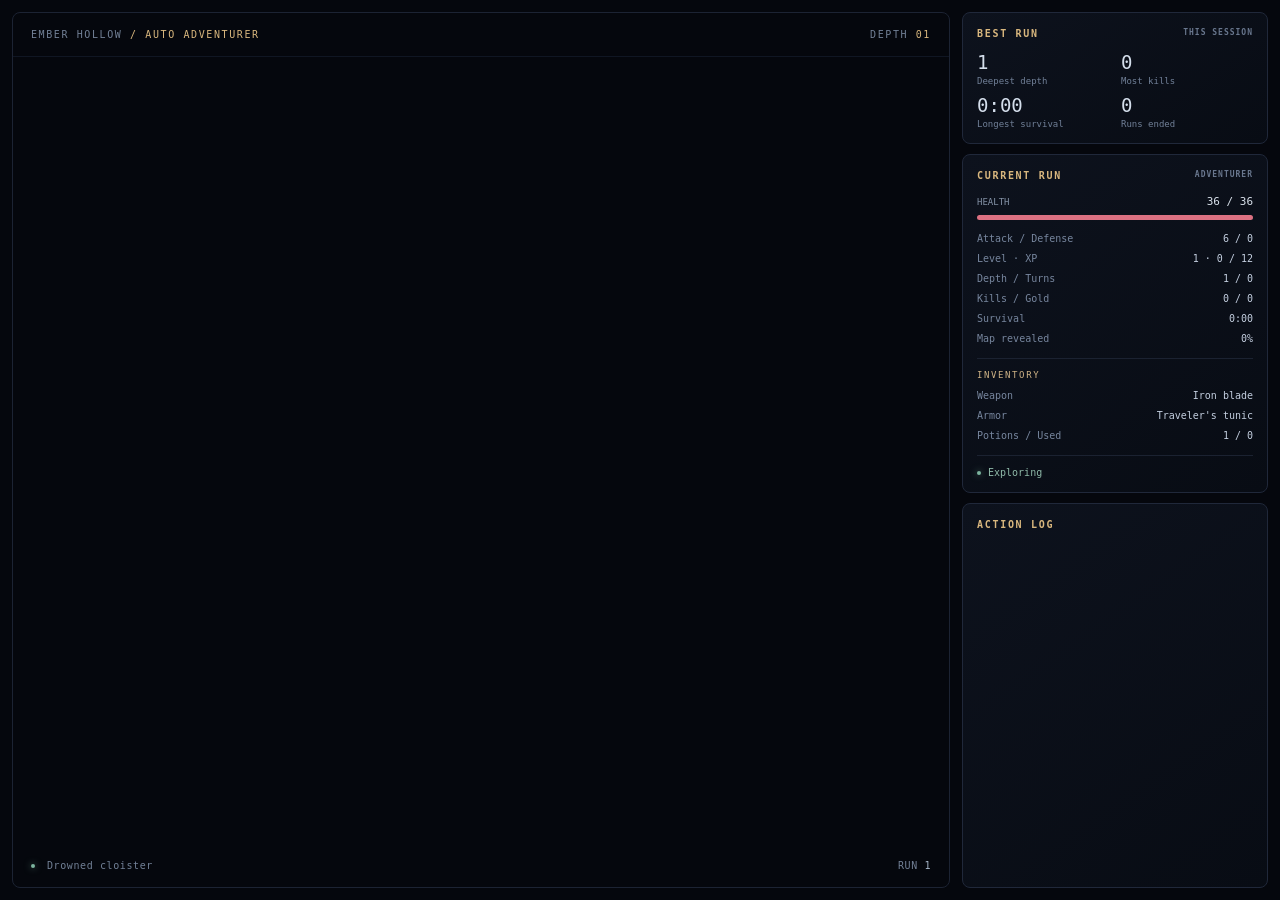
==== index.html @ ce11fd26 "Add screensaver entry points and setup guide" ====
<!doctype html>
<html lang="en">
<head>
  <meta charset="utf-8">
  <meta name="viewport" content="width=device-width,initial-scale=1,viewport-fit=cover">
  <meta name="theme-color" content="#080e16">
  <meta name="description" content="An original, autonomous dungeon crawler screensaver.">
  <title>Ember Hollow</title>
  <link rel="icon" href="data:,">
  <link rel="stylesheet" href="./style.css">
</head>
<body>
  <main class="layout">
    <section class="stage" aria-label="Dungeon">
      <header class="stage-header"><span>EMBER HOLLOW <b> / AUTO ADVENTURER</b></span><span>DEPTH <b data-field="depthPadded">01</b></span></header>
      <canvas id="dungeon" width="960" height="540" aria-label="An autonomous top-down dungeon crawler exploring rooms, gathering loot and fighting creatures"></canvas>
      <footer class="stage-footer"><span class="live-dot"></span><span data-field="location">Drowned cloister</span><span class="stage-run">RUN <b data-field="run">1</b></span></footer>
    </section>
    <aside class="report" aria-label="Live status report">
      <section class="panel records">
        <h2>BEST RUN <span>THIS SESSION</span></h2>
        <div class="record-grid">
          <div><strong data-field="bestDepth">1</strong><span>Deepest depth</span></div>
          <div><strong data-field="bestKills">0</strong><span>Most kills</span></div>
          <div><strong data-field="bestSurvival">0:00</strong><span>Longest survival</span></div>
          <div><strong data-field="deaths">0</strong><span>Runs ended</span></div>
        </div>
      </section>
      <section class="panel current">
        <h2>CURRENT RUN <span>ADVENTURER</span></h2>
        <div class="health-label"><span>HEALTH</span><strong data-field="hp">36 / 36</strong></div>
        <div class="meter health" role="progressbar" aria-label="Health" aria-valuemin="0" aria-valuemax="36" aria-valuenow="36"><i></i></div>
        <dl class="stats">
          <div><dt>Attack / Defense</dt><dd data-field="combat">6 / 0</dd></div>
          <div><dt>Level · XP</dt><dd data-field="level">1 · 0 / 12</dd></div>
          <div><dt>Depth / Turns</dt><dd data-field="turns">1 / 0</dd></div>
          <div><dt>Kills / Gold</dt><dd data-field="wealth">0 / 0</dd></div>
          <div><dt>Survival</dt><dd data-field="survival">0:00</dd></div>
          <div><dt>Map revealed</dt><dd data-field="revealed">0%</dd></div>
        </dl>
        <h3>INVENTORY</h3>
        <dl class="stats inventory">
          <div><dt>Weapon</dt><dd data-field="weapon">Iron blade</dd></div>
          <div><dt>Armor</dt><dd data-field="armor">Traveler's tunic</dd></div>
          <div><dt>Potions / Used</dt><dd data-field="potions">1 / 0</dd></div>
        </dl>
        <div class="goal"><span class="live-dot"></span><span data-field="intent">Exploring</span></div>
      </section>
      <section class="panel action-panel"><h2>ACTION LOG</h2><ol id="action-log" aria-label="Recent dungeon events"></ol></section>
    </aside>
  </main>
  <script src="./js/core.js"></script>
  <script src="./js/sprites.js"></script>
  <script src="./js/render.js"></script>
  <script src="./js/status.js"></script>
  <script src="./js/main.js"></script>
</body>
</html>
---- style.css ----
:root { color-scheme: dark; background: #05070d; color: #bec8d8; font-family: Menlo, Consolas, monospace; }
* { box-sizing: border-box; }
html, body { width: 100%; height: 100%; margin: 0; overflow: hidden; }
body { position: fixed; inset: 0; cursor: none; user-select: none; }
.layout { display: grid; grid-template-columns: minmax(0, 1fr) 306px; gap: 12px; width: 100%; height: 100%; padding: 12px; }
.stage { position: relative; min-width: 0; min-height: 0; overflow: hidden; border: 1px solid #1c2333; border-radius: 8px; background: #05070d; }
.stage-header, .stage-footer { position: absolute; left: 0; right: 0; display: flex; align-items: center; justify-content: space-between; gap: 12px; padding: 16px 18px; font-size: 10px; letter-spacing: 1.6px; color: #728096; z-index: 1; }
.stage-header { top: 0; border-bottom: 1px solid #101623; }
.stage-header b { color: #d9b77e; font-weight: normal; }
.stage-footer { bottom: 0; justify-content: flex-start; font-size: 10px; letter-spacing: .6px; }
.stage-run { margin-left: auto; }
.stage-run b { font-weight: normal; color: #a6b6c9; }
canvas { display: block; width: 100%; height: 100%; object-fit: contain; image-rendering: pixelated; image-rendering: crisp-edges; }
.report { display: flex; flex-direction: column; gap: 10px; min-width: 0; min-height: 0; }
.panel { background: linear-gradient(145deg, #0d121d, #080c14); border: 1px solid #20283a; border-radius: 8px; padding: 14px; }
h2 { margin: 0 0 12px; color: #d9b77e; font-size: 10px; line-height: 1.4; letter-spacing: 1.7px; font-weight: 600; }
h2 span { float: right; color: #69778e; font-size: 8px; letter-spacing: 1px; }
.record-grid { display: grid; grid-template-columns: 1fr 1fr; gap: 10px 12px; }
.record-grid div { display: flex; flex-direction: column; gap: 4px; }
.record-grid strong { font-size: 19px; line-height: 1; font-weight: 400; color: #d4deeb; }
.record-grid span { font-size: 9px; color: #718098; }
.health-label { display: flex; justify-content: space-between; align-items: center; font-size: 9px; color: #8391a5; }
.health-label strong { font-weight: 400; color: #d9e1eb; font-size: 11px; }
.meter { height: 5px; border-radius: 3px; background: #212434; overflow: hidden; margin: 7px 0 12px; }
.meter i { display: block; width: 100%; height: 100%; background: #dc7182; transition: width .2s linear; }
.stats { margin: 0; font-size: 10px; line-height: 1.4; }
.stats div { display: flex; justify-content: space-between; gap: 8px; margin: 6px 0; }
.stats dt { color: #77869e; }
.stats dd { margin: 0; color: #c3cedf; text-align: right; }
h3 { border-top: 1px solid #1b2231; padding-top: 11px; margin: 12px 0 9px; font-size: 9px; font-weight: 400; letter-spacing: 1.6px; color: #d0b487; }
.goal { display: flex; gap: 7px; align-items: center; border-top: 1px solid #1b2231; padding-top: 11px; margin-top: 12px; font-size: 10px; color: #8fbaa9; }
.live-dot { flex: 0 0 4px; width: 4px; height: 4px; border-radius: 50%; background: #7db49f; box-shadow: 0 0 7px #578773; }
.action-panel { flex: 1; min-height: 0; overflow: hidden; display: flex; flex-direction: column; }
#action-log { margin: 0; padding: 0; list-style: none; overflow: hidden; }
#action-log li { display: grid; grid-template-columns: 31px 1fr; gap: 7px; margin-bottom: 9px; font-size: 9px; line-height: 1.55; color: #8f9cb2; }
#action-log time { font-size: 8px; color: #536178; }
#action-log .combat { color: #be919b; }
#action-log .loot, #action-log .level { color: #d4b77f; }
#action-log .heal { color: #86bfad; }
#action-log .journey { color: #b3c5df; }
body.ambient .layout { display: block; padding: 0; }
body.ambient .stage { width: 100%; height: 100%; border: 0; border-radius: 0; }
body.ambient .report, body.ambient .stage-header, body.ambient .stage-footer { display: none; }
@media (min-width: 1800px) { .layout { grid-template-columns: minmax(0,1fr) 360px; padding: 18px; gap: 18px; } .panel { padding: 19px; } .stats { font-size: 12px; } #action-log li { font-size: 11px; } }
@media (max-width: 760px) { .layout { grid-template-columns: minmax(0,1fr) 250px; gap: 7px; padding: 7px; } .panel { padding: 10px; } .stage-header { font-size: 8px; padding: 12px; letter-spacing: .5px; } .stage-header span:first-child b { display: none; } }
@media (max-height: 620px) { .records { display: none; } .panel { padding: 10px; } .stats div { margin: 3px 0; } h3 { padding-top: 7px; margin-top: 8px; } .goal { margin-top: 8px; padding-top: 7px; } }
@media (max-width: 520px) { .layout { grid-template-columns: 1fr; grid-template-rows: minmax(0,1fr) 245px; } .report { display: grid; grid-template-columns: 1fr 1fr; gap: 7px; } .records { display: none; } .current { overflow: hidden; } .current h3, .inventory, .current .stats div:nth-child(n+5) { display: none; } .stage-footer { padding: 10px; } }
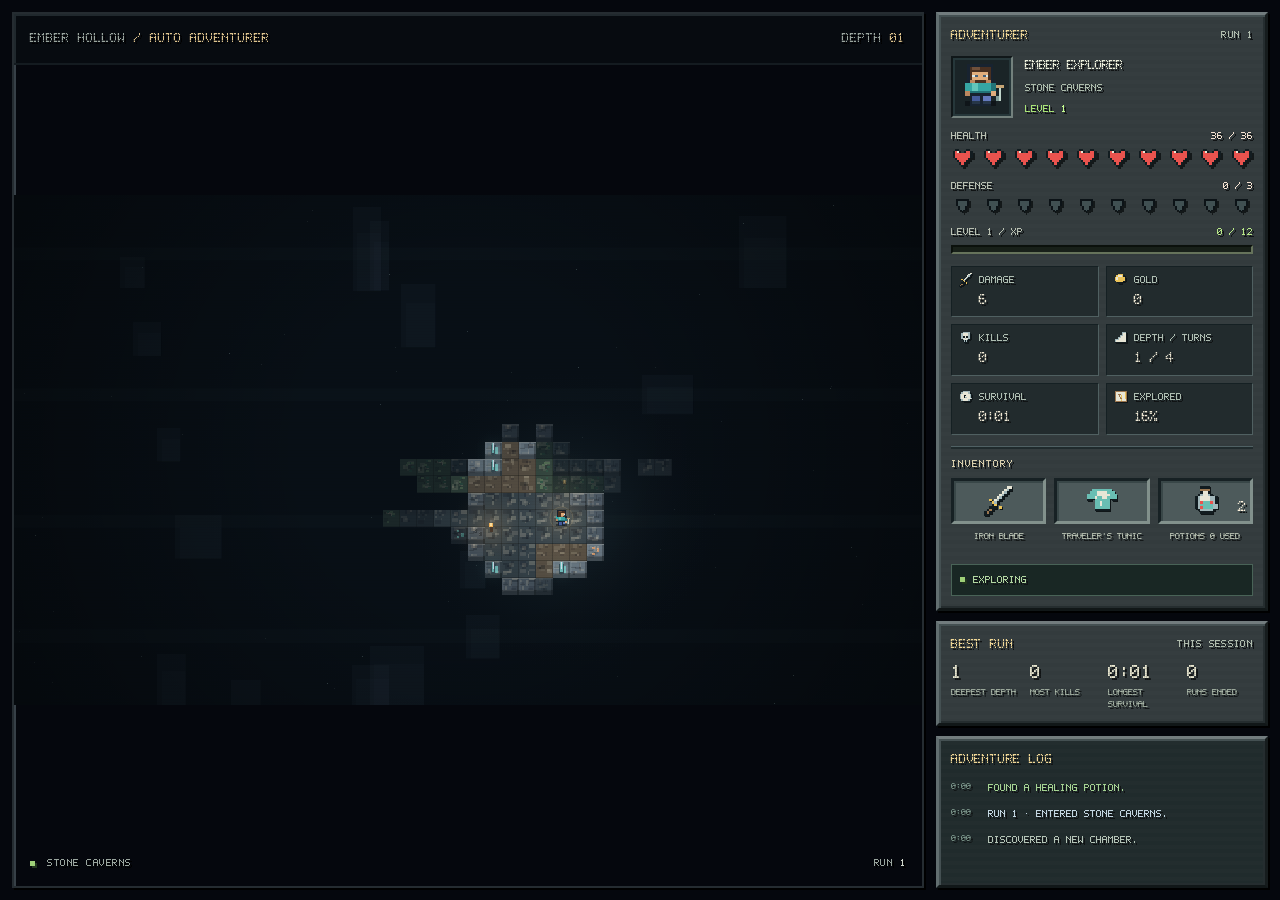
==== commit ef4c72d3: "Style the live stats as an original pixel inventory HUD" ====
--- a/index.html
+++ b/index.html
@@ -14,9 +14,37 @@
     <section class="stage" aria-label="Dungeon">
       <header class="stage-header"><span>EMBER HOLLOW <b> / AUTO ADVENTURER</b></span><span>DEPTH <b data-field="depthPadded">01</b></span></header>
       <canvas id="dungeon" width="960" height="540" aria-label="An autonomous top-down dungeon crawler exploring rooms, gathering loot and fighting creatures"></canvas>
-      <footer class="stage-footer"><span class="live-dot"></span><span data-field="location">Drowned cloister</span><span class="stage-run">RUN <b data-field="run">1</b></span></footer>
+      <footer class="stage-footer"><span class="live-dot"></span><span data-field="location">Stone caverns</span><span class="stage-run">RUN <b data-field="run">1</b></span></footer>
     </section>
     <aside class="report" aria-label="Live status report">
+      <section class="panel current">
+        <h2>ADVENTURER <span>RUN <b data-field="run">1</b></span></h2>
+        <div class="character-sheet">
+          <div class="portrait-slot"><canvas id="portrait" width="64" height="64" aria-label="Pixel adventurer portrait"></canvas></div>
+          <div class="character-info"><strong>EMBER EXPLORER</strong><span data-field="location">Stone caverns</span><span class="rank">LEVEL <b data-field="heroLevel">1</b></span></div>
+        </div>
+        <div class="health-label"><span>HEALTH</span><strong data-field="hp">36 / 36</strong></div>
+        <div class="icon-meter health" role="progressbar" aria-label="Health" aria-valuemin="0" aria-valuemax="36" aria-valuenow="36"></div>
+        <div class="health-label armor-label"><span>DEFENSE</span><strong data-field="guard">0 / 3</strong></div>
+        <div class="icon-meter armor-meter" role="progressbar" aria-label="Defense" aria-valuemin="0" aria-valuemax="3" aria-valuenow="0"></div>
+        <div class="xp-label"><span>LEVEL <b data-field="heroLevel">1</b> / XP</span><strong data-field="xp">0 / 12</strong></div>
+        <div class="meter experience" role="progressbar" aria-label="Experience" aria-valuemin="0" aria-valuemax="12" aria-valuenow="0"><i></i></div>
+        <dl class="stats">
+          <div><dt><span data-icon="sword"></span>DAMAGE</dt><dd data-field="attack">6</dd></div>
+          <div><dt><span data-icon="gold"></span>GOLD</dt><dd data-field="gold">0</dd></div>
+          <div><dt><span data-icon="skull"></span>KILLS</dt><dd data-field="kills">0</dd></div>
+          <div><dt><span data-icon="stairs"></span>DEPTH / TURNS</dt><dd data-field="depth">1</dd></div>
+          <div><dt><span data-icon="clock"></span>SURVIVAL</dt><dd data-field="survival">0:00</dd></div>
+          <div><dt><span data-icon="map"></span>EXPLORED</dt><dd data-field="revealed">0%</dd></div>
+        </dl>
+        <h3>INVENTORY</h3>
+        <div class="inventory" aria-label="Equipment and supplies">
+          <div class="equipment"><div class="item-slot"><span data-icon="sword"></span></div><span data-field="weapon">Iron blade</span></div>
+          <div class="equipment"><div class="item-slot"><span data-icon="tunic"></span></div><span data-field="armor">Traveler's tunic</span></div>
+          <div class="equipment"><div class="item-slot"><span data-icon="potion"></span><strong class="stack-count" data-field="potionCount">1</strong></div><span>POTIONS <b data-field="potionsUsed">0</b> USED</span></div>
+        </div>
+        <div class="goal"><span class="live-dot"></span><span data-field="intent">Exploring</span></div>
+      </section>
       <section class="panel records">
         <h2>BEST RUN <span>THIS SESSION</span></h2>
         <div class="record-grid">
@@ -26,27 +54,7 @@
           <div><strong data-field="deaths">0</strong><span>Runs ended</span></div>
         </div>
       </section>
-      <section class="panel current">
-        <h2>CURRENT RUN <span>ADVENTURER</span></h2>
-        <div class="health-label"><span>HEALTH</span><strong data-field="hp">36 / 36</strong></div>
-        <div class="meter health" role="progressbar" aria-label="Health" aria-valuemin="0" aria-valuemax="36" aria-valuenow="36"><i></i></div>
-        <dl class="stats">
-          <div><dt>Attack / Defense</dt><dd data-field="combat">6 / 0</dd></div>
-          <div><dt>Level · XP</dt><dd data-field="level">1 · 0 / 12</dd></div>
-          <div><dt>Depth / Turns</dt><dd data-field="turns">1 / 0</dd></div>
-          <div><dt>Kills / Gold</dt><dd data-field="wealth">0 / 0</dd></div>
-          <div><dt>Survival</dt><dd data-field="survival">0:00</dd></div>
-          <div><dt>Map revealed</dt><dd data-field="revealed">0%</dd></div>
-        </dl>
-        <h3>INVENTORY</h3>
-        <dl class="stats inventory">
-          <div><dt>Weapon</dt><dd data-field="weapon">Iron blade</dd></div>
-          <div><dt>Armor</dt><dd data-field="armor">Traveler's tunic</dd></div>
-          <div><dt>Potions / Used</dt><dd data-field="potions">1 / 0</dd></div>
-        </dl>
-        <div class="goal"><span class="live-dot"></span><span data-field="intent">Exploring</span></div>
-      </section>
-      <section class="panel action-panel"><h2>ACTION LOG</h2><ol id="action-log" aria-label="Recent dungeon events"></ol></section>
+      <section class="panel action-panel"><h2>ADVENTURE LOG</h2><ol id="action-log" aria-label="Recent dungeon events"></ol></section>
     </aside>
   </main>
   <script src="./js/core.js"></script>
--- a/style.css
+++ b/style.css
@@ -1,47 +1,85 @@
-:root { color-scheme: dark; background: #05070d; color: #bec8d8; font-family: Menlo, Consolas, monospace; }
+@font-face { font-family: 'Ember Pixel'; src: url('./assets/ember-pixel.woff') format('woff'); font-display: swap; }
+:root { color-scheme: dark; background: #05070d; color: #e2e2d6; font-family: 'Ember Pixel', Menlo, Consolas, monospace; font-weight: 400; }
 * { box-sizing: border-box; }
 html, body { width: 100%; height: 100%; margin: 0; overflow: hidden; }
 body { position: fixed; inset: 0; cursor: none; user-select: none; }
-.layout { display: grid; grid-template-columns: minmax(0, 1fr) 306px; gap: 12px; width: 100%; height: 100%; padding: 12px; }
-.stage { position: relative; min-width: 0; min-height: 0; overflow: hidden; border: 1px solid #1c2333; border-radius: 8px; background: #05070d; }
-.stage-header, .stage-footer { position: absolute; left: 0; right: 0; display: flex; align-items: center; justify-content: space-between; gap: 12px; padding: 16px 18px; font-size: 10px; letter-spacing: 1.6px; color: #728096; z-index: 1; }
-.stage-header { top: 0; border-bottom: 1px solid #101623; }
-.stage-header b { color: #d9b77e; font-weight: normal; }
-.stage-footer { bottom: 0; justify-content: flex-start; font-size: 10px; letter-spacing: .6px; }
+.layout { display: grid; grid-template-columns: minmax(0, 1fr) 332px; gap: 12px; width: 100%; height: 100%; padding: 12px; }
+.stage { position: relative; min-width: 0; min-height: 0; overflow: hidden; border: 2px solid #252c31; background: #05070d; box-shadow: inset 2px 2px #374047, 2px 2px #000; }
+.stage-header, .stage-footer { position: absolute; left: 0; right: 0; display: flex; align-items: center; justify-content: space-between; gap: 12px; padding: 16px; font-size: 12px; line-height: 1.4; letter-spacing: 1px; color: #9aa59e; z-index: 1; text-shadow: 2px 2px #000; }
+.stage-header { top: 0; border-bottom: 2px solid #141b20; background: #0a101580; }
+.stage-header b { color: #dec48e; font-weight: normal; }
+.stage-footer { bottom: 0; justify-content: flex-start; font-size: 10px; letter-spacing: .5px; }
 .stage-run { margin-left: auto; }
-.stage-run b { font-weight: normal; color: #a6b6c9; }
+b, strong { font-weight: 400; }
+.stage-run b { color: #d1d7cb; }
 canvas { display: block; width: 100%; height: 100%; object-fit: contain; image-rendering: pixelated; image-rendering: crisp-edges; }
-.report { display: flex; flex-direction: column; gap: 10px; min-width: 0; min-height: 0; }
-.panel { background: linear-gradient(145deg, #0d121d, #080c14); border: 1px solid #20283a; border-radius: 8px; padding: 14px; }
-h2 { margin: 0 0 12px; color: #d9b77e; font-size: 10px; line-height: 1.4; letter-spacing: 1.7px; font-weight: 600; }
-h2 span { float: right; color: #69778e; font-size: 8px; letter-spacing: 1px; }
-.record-grid { display: grid; grid-template-columns: 1fr 1fr; gap: 10px 12px; }
-.record-grid div { display: flex; flex-direction: column; gap: 4px; }
-.record-grid strong { font-size: 19px; line-height: 1; font-weight: 400; color: #d4deeb; }
-.record-grid span { font-size: 9px; color: #718098; }
-.health-label { display: flex; justify-content: space-between; align-items: center; font-size: 9px; color: #8391a5; }
-.health-label strong { font-weight: 400; color: #d9e1eb; font-size: 11px; }
-.meter { height: 5px; border-radius: 3px; background: #212434; overflow: hidden; margin: 7px 0 12px; }
-.meter i { display: block; width: 100%; height: 100%; background: #dc7182; transition: width .2s linear; }
-.stats { margin: 0; font-size: 10px; line-height: 1.4; }
-.stats div { display: flex; justify-content: space-between; gap: 8px; margin: 6px 0; }
-.stats dt { color: #77869e; }
-.stats dd { margin: 0; color: #c3cedf; text-align: right; }
-h3 { border-top: 1px solid #1b2231; padding-top: 11px; margin: 12px 0 9px; font-size: 9px; font-weight: 400; letter-spacing: 1.6px; color: #d0b487; }
-.goal { display: flex; gap: 7px; align-items: center; border-top: 1px solid #1b2231; padding-top: 11px; margin-top: 12px; font-size: 10px; color: #8fbaa9; }
-.live-dot { flex: 0 0 4px; width: 4px; height: 4px; border-radius: 50%; background: #7db49f; box-shadow: 0 0 7px #578773; }
-.action-panel { flex: 1; min-height: 0; overflow: hidden; display: flex; flex-direction: column; }
+.report { display: flex; flex-direction: column; gap: 10px; min-width: 0; min-height: 0; text-shadow: 2px 2px #101314; }
+.panel { background-color: #333b3d; background-image: repeating-linear-gradient(0deg, transparent 0 4px, #ffffff03 4px 8px); border: 3px solid; border-color: #727c7e #161c1d #111718 #626e70; padding: 12px; box-shadow: inset 2px 2px #445052, inset -2px -2px #252d2f, 2px 2px #000; }
+h2 { display: flex; justify-content: space-between; align-items: center; gap: 8px; margin: 0 0 12px; color: #f0d796; font-size: 12px; line-height: 1.4; letter-spacing: .8px; font-weight: 400; }
+h2 span { color: #b0bcad; font-size: 10px; letter-spacing: .3px; }
+.character-sheet { display: flex; align-items: center; gap: 12px; margin-bottom: 12px; }
+.portrait-slot { flex: 0 0 62px; height: 62px; display: grid; place-items: center; background: #1a2427; border: 2px solid; border-color: #101719 #73817d #73817d #101719; box-shadow: inset 0 0 0 2px #26373a; }
+#portrait { width: 56px; height: 56px; }
+.character-info { display: flex; flex-direction: column; min-width: 0; gap: 8px; font-size: 10px; line-height: 1.3; }
+.character-info strong { color: #edf0dc; font-size: 12px; }
+.character-info > span { color: #aebdad; }
+.character-info .rank { color: #a9e477; }
+.rank b { color: #c6ff91; }
+.health-label, .xp-label { display: flex; justify-content: space-between; align-items: center; gap: 8px; font-size: 10px; line-height: 1.2; color: #b9c0b2; }
+.health-label strong { color: #f4e2d1; }
+.icon-meter { display: flex; justify-content: space-between; gap: 4px; margin: 7px 0 11px; }
+.meter-icon { position: relative; display: block; flex: 0 1 23px; width: 23px; height: 20px; filter: drop-shadow(2px 2px 0 #131819); }
+.meter-icon svg { width: 100%; height: 100%; display: block; shape-rendering: crispEdges; }
+.meter-icon .icon-fill { position: absolute; inset: 0; overflow: hidden; clip-path: inset(0 0 0 0); }
+.armor-meter .meter-icon { height: 16px; }
+.xp-label strong { color: #b8e888; }
+.meter { height: 9px; background: #182019; border: 2px solid; border-color: #0b110c #66735b #66735b #0b110c; overflow: hidden; margin: 7px 0 12px; }
+.meter i { display: block; width: 0%; height: 100%; background: repeating-linear-gradient(90deg, #85d547 0 10px, #b3ee70 10px 12px); box-shadow: inset 0 -2px #4c8d27; transition: width .15s linear; }
+.stats { display: grid; grid-template-columns: 1fr 1fr; gap: 7px; margin: 0; font-size: 10px; line-height: 1.4; }
+.stats div { background: #222b2d; border: 1px solid; border-color: #152023 #506061 #506061 #152023; padding: 6px 7px; }
+.stats dt { display: flex; align-items: center; gap: 6px; color: #aebdb1; font-size: 10px; }
+.stats dd { margin: 4px 0 0 20px; color: #f0e9d5; font-size: 14px; }
+[data-icon] { display: inline-flex; align-items: center; justify-content: center; flex: 0 0 14px; width: 14px; height: 14px; }
+[data-icon] svg { display: block; width: 100%; height: 100%; shape-rendering: crispEdges; filter: drop-shadow(1px 1px #101618); }
+h3 { border-top: 2px solid #202b2d; box-shadow: 0 -1px #506164; padding-top: 10px; margin: 12px 0 9px; font-size: 10px; font-weight: 400; letter-spacing: 1px; color: #d9cfad; }
+.inventory { display: grid; grid-template-columns: repeat(3,minmax(0,1fr)); gap: 8px; }
+.equipment { min-width: 0; text-align: center; font-size: 9px; line-height: 1.5; color: #bfc8b8; }
+.equipment > span { display: block; padding-top: 6px; min-height: 29px; overflow-wrap: anywhere; }
+.item-slot { position: relative; display: grid; place-items: center; height: 46px; background: #4d5a5b; border: 3px solid; border-color: #172124 #82918c #82918c #172124; box-shadow: inset 2px 2px #394748; }
+.item-slot [data-icon] { width: 30px; height: 30px; }
+.stack-count { position: absolute; bottom: 3px; right: 4px; color: #fff4df; font-size: 14px; text-shadow: 2px 2px #101314; }
+.goal { display: flex; gap: 8px; align-items: center; background: #192724; border: 1px solid #496357; padding: 8px; margin-top: 11px; font-size: 10px; line-height: 1.4; color: #b2d6a1; }
+.live-dot { flex: 0 0 5px; width: 5px; height: 5px; background: #9ecf78; box-shadow: 2px 2px #21351d; }
+.record-grid { display: grid; grid-template-columns: repeat(4,minmax(0,1fr)); gap: 10px 12px; }
+.record-grid div { display: flex; flex-direction: column; gap: 5px; }
+.record-grid strong { font-size: 18px; line-height: 1; color: #e8e6cf; }
+.record-grid span { font-size: 9px; line-height: 1.3; color: #aab8a8; }
+.action-panel { flex: 1; min-height: 0; overflow: hidden; display: flex; flex-direction: column; background-color: #202b2c; }
 #action-log { margin: 0; padding: 0; list-style: none; overflow: hidden; }
-#action-log li { display: grid; grid-template-columns: 31px 1fr; gap: 7px; margin-bottom: 9px; font-size: 9px; line-height: 1.55; color: #8f9cb2; }
-#action-log time { font-size: 8px; color: #536178; }
-#action-log .combat { color: #be919b; }
-#action-log .loot, #action-log .level { color: #d4b77f; }
-#action-log .heal { color: #86bfad; }
-#action-log .journey { color: #b3c5df; }
+#action-log li { display: grid; grid-template-columns: 30px 1fr; gap: 7px; margin-bottom: 10px; font-size: 10px; line-height: 1.6; color: #b4c3b6; }
+#action-log time { font-size: 9px; color: #7c968b; }
+#action-log .combat { color: #e1a79d; }
+#action-log .loot, #action-log .level { color: #e6d196; }
+#action-log .heal { color: #a5d392; }
+#action-log .journey { color: #c3d6e1; }
 body.ambient .layout { display: block; padding: 0; }
-body.ambient .stage { width: 100%; height: 100%; border: 0; border-radius: 0; }
+body.ambient .stage { width: 100%; height: 100%; border: 0; box-shadow: none; }
 body.ambient .report, body.ambient .stage-header, body.ambient .stage-footer { display: none; }
-@media (min-width: 1800px) { .layout { grid-template-columns: minmax(0,1fr) 360px; padding: 18px; gap: 18px; } .panel { padding: 19px; } .stats { font-size: 12px; } #action-log li { font-size: 11px; } }
-@media (max-width: 760px) { .layout { grid-template-columns: minmax(0,1fr) 250px; gap: 7px; padding: 7px; } .panel { padding: 10px; } .stage-header { font-size: 8px; padding: 12px; letter-spacing: .5px; } .stage-header span:first-child b { display: none; } }
-@media (max-height: 620px) { .records { display: none; } .panel { padding: 10px; } .stats div { margin: 3px 0; } h3 { padding-top: 7px; margin-top: 8px; } .goal { margin-top: 8px; padding-top: 7px; } }
-@media (max-width: 520px) { .layout { grid-template-columns: 1fr; grid-template-rows: minmax(0,1fr) 245px; } .report { display: grid; grid-template-columns: 1fr 1fr; gap: 7px; } .records { display: none; } .current { overflow: hidden; } .current h3, .inventory, .current .stats div:nth-child(n+5) { display: none; } .stage-footer { padding: 10px; } }
+@media (min-width: 1800px) { .layout { grid-template-columns: minmax(0,1fr) 380px; padding: 18px; gap: 18px; } .panel { padding: 16px; } .stats { font-size: 12px; } #action-log li { font-size: 12px; } }
+@media (max-width: 760px) { .layout { grid-template-columns: minmax(0,1fr) 290px; gap: 7px; padding: 7px; } .panel { padding: 10px; } .stage-header { font-size: 10px; padding: 12px; letter-spacing: .5px; } .stage-header span:first-child b { display: none; } .character-info strong { font-size: 10px; } }
+@media (max-height: 800px) { .character-sheet { display: none; } .panel { padding: 10px; } h2 { margin-bottom: 9px; } .stats div { padding: 5px 6px; } .stats dd { font-size: 12px; } .inventory .item-slot { height: 38px; } .item-slot [data-icon] { width: 26px; height: 26px; } .equipment > span { font-size: 8px; padding-top: 4px; min-height: 25px; } h3 { margin-top: 10px; padding-top: 8px; } }
+@media (min-width: 521px) and (max-height: 800px) {
+  .health .meter-icon { height: 17px; } .armor-meter .meter-icon { height: 12px; }
+  .icon-meter { margin: 4px 0 8px; } .armor-meter { margin-bottom: 8px; }
+  .meter { margin: 4px 0 10px; height: 8px; }
+  .stats { gap: 5px; } .stats div { padding: 3px 6px; } .stats dt { font-size: 9px; }
+  .stats dd { margin-top: 2px; }
+  .equipment > span { min-height: 14px; }
+  .goal { margin-top: 8px; padding: 6px; }
+  .records { padding: 10px; } .record-grid { grid-template-columns: repeat(4,minmax(0,1fr)); gap: 7px; }
+  .record-grid strong { font-size: 16px; } .record-grid span { font-size: 8px; line-height: 1.5; }
+}
+@media (max-height: 650px) { .records { display: none; } .current { flex-shrink: 0; } .current h3 { margin-top: 8px; } .icon-meter { margin: 5px 0 8px; } .armor-meter { display: none; } .armor-label { margin-bottom: 8px; } }
+@media (max-width: 520px) { .layout { grid-template-columns: 1fr; grid-template-rows: minmax(0,1fr) 290px; } .report { display: grid; grid-template-columns: minmax(0,1.1fr) minmax(0,1fr); gap: 7px; } .records { display: none; } .current { overflow: hidden; } .character-sheet, .current h3, .inventory, .armor-label, .armor-meter, .stats div:nth-child(n+5) { display: none; } .stats { gap: 5px; } .stats dt { font-size: 8px; gap: 4px; } .stats dd { margin-left: 18px; font-size: 12px; } .stats div { padding: 4px; } .stage-footer { padding: 10px; } .current h2 span { display: none; } .meter-icon { height: 13px; } .icon-meter { gap: 1px; } h2 { font-size: 10px; } .goal { padding: 5px; margin-top: 8px; font-size: 8px; } .xp-label, .health-label { font-size: 8px; } .action-panel { padding: 9px; } #action-log li { font-size: 9px; } }
+
+@media (min-width: 521px) and (max-height: 520px) { .inventory, .current h3 { display: none; } }
